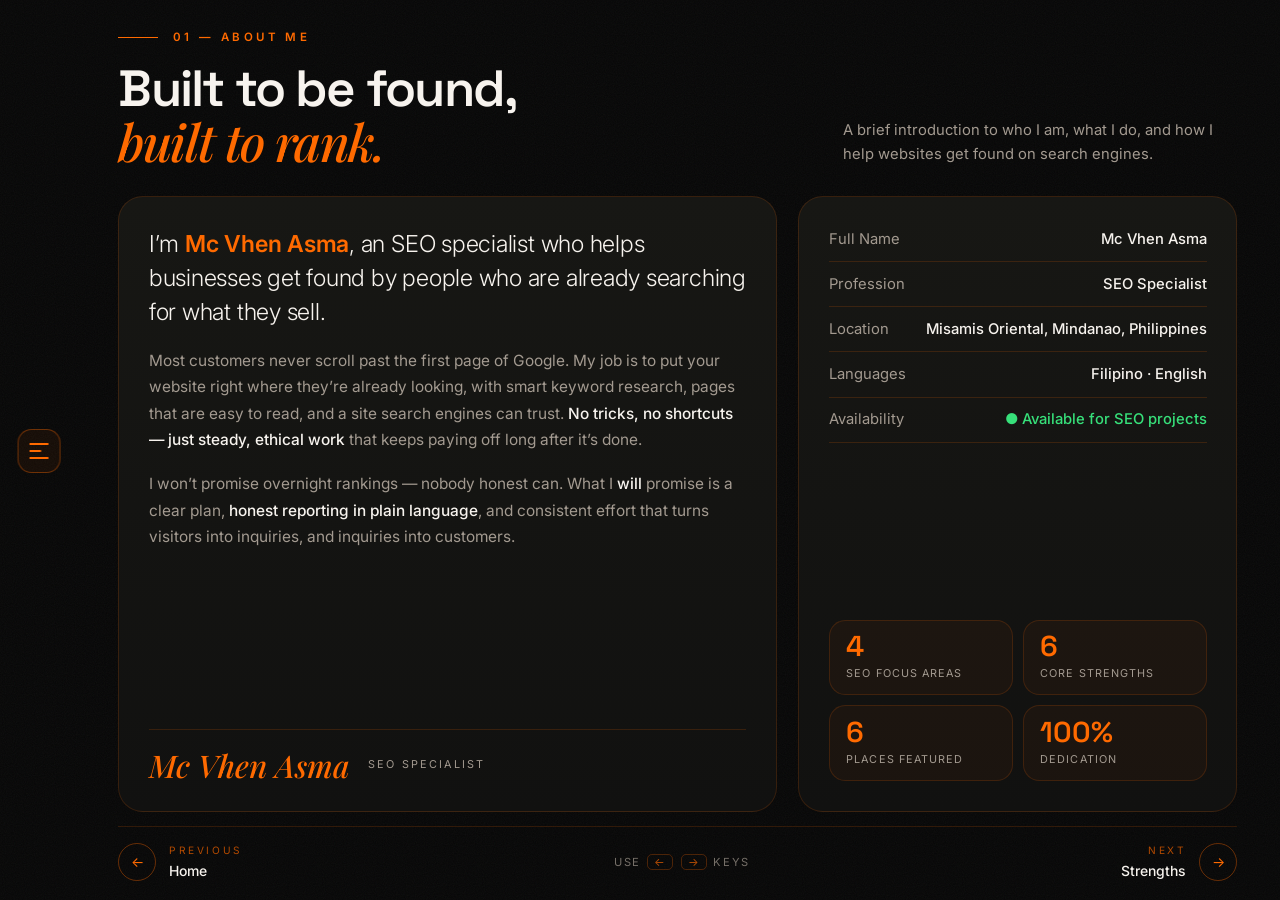
==== about.html @ 56622d07 "first commit" ====
<!doctype html>
<html lang="en">
<head>
<meta charset="utf-8">
<meta name="viewport" content="width=device-width, initial-scale=1">
<meta name="theme-color" content="#070707">
<meta name="color-scheme" content="dark">
<style>html,body{background:#070707}</style>
<meta name="description" content="About Mc Vhen Asma">
<title>About | Mc Vhen Asma</title>
<script>try{if(sessionStorage.getItem('mjaTrans'))document.documentElement.classList.add('cover')}catch(e){}</script>
<link rel="preconnect" href="https://fonts.googleapis.com">
<link rel="preconnect" href="https://fonts.gstatic.com" crossorigin>
<link href="https://fonts.googleapis.com/css2?family=Inter:wght@300;400;500;600&family=Space+Grotesk:wght@400;500;600;700&family=Playfair+Display:ital,wght@1,500;1,600&display=swap" rel="stylesheet">
<link rel="stylesheet" href="css/style.css?v=20261021b">
<link rel="stylesheet" href="css/about.css?v=20261021b">
<noscript><style>.a{opacity:1!important}.mask>span{transform:none!important}.curtain{display:none}</style></noscript>
</head>
<body data-page="about" data-prev="index.html|Home" data-next="strengths.html|Strengths">
<div class="noise"></div><div class="cursor-glow" id="glow"></div>
<div class="curtain" id="curtain" aria-hidden="true"><i style="--i:0"></i><i style="--i:1"></i><i style="--i:2"></i><i style="--i:3"></i><i style="--i:4"></i><i style="--i:5"></i><span class="curtain-label" id="curtainLabel"></span></div>

<div class="topbar"><a class="brand" href="index.html" data-label="Home"><i><img src="images/profile.jpg" alt="MA"></i><span>MC VHEN ASMA</span></a><button class="burger" id="burger" aria-label="Menu" aria-expanded="false"><span></span><span></span><span></span></button></div>
<aside class="side" id="side">
  <a class="brand" href="index.html" data-label="Home" aria-label="Home"><i><img src="images/profile.jpg" alt="MA"></i><span>MC VHEN<br>ASMA<small>Portfolio</small></span></a>
  <nav class="nav-list" aria-label="Main"><a href="index.html" data-label="Home"><span>Home</span></a><a href="about.html" data-label="About" class="active" aria-current="page"><span>About</span></a><a href="strengths.html" data-label="Strengths"><span>Strengths</span></a><a href="projects.html" data-label="Projects"><span>Projects</span></a><a href="approach.html" data-label="Approach"><span>Approach</span></a><a href="contact.html" data-label="Contact"><span>Contact</span></a></nav>
  <div class="side-foot">
    <div class="status"><i></i> Available for SEO projects</div>
    <div class="copy">© <span id="year"></span> Mc Vhen Asma</div>
  </div>
</aside>
<main class="page">
<div class="head"><div class="a"><div class="kicker">01 — About Me</div><h2>Built to be found,<br><span class="serif y">built to rank.</span></h2></div><p class="a" style="--d:.12s">A brief introduction to who I am, what I do, and how I help websites get found on search engines.</p></div>
<div class="page-body about">
  <article class="card about-copy a l" style="--d:.15s">
    <p class="lead">I’m <b>Mc Vhen Asma</b>, an SEO specialist who helps businesses get found by people who are already searching for what they sell.</p>
    <p class="t">Most customers never scroll past the first page of Google. My job is to put your website right where they’re already looking, with smart keyword research, pages that are easy to read, and a site search engines can trust. <b>No tricks, no shortcuts — just steady, ethical work</b> that keeps paying off long after it’s done.</p>
    <p class="t">I won’t promise overnight rankings — nobody honest can. What I <b>will</b> promise is a clear plan, <b>honest reporting in plain language</b>, and consistent effort that turns visitors into inquiries, and inquiries into customers.</p>
    <div class="sign"><span class="serif">Mc Vhen Asma</span><small>SEO Specialist</small></div>
  </article>
  <aside class="card a r" style="--d:.25s">
    <div class="facts">
      <div class="fact"><span>Full Name</span><b>Mc Vhen Asma</b></div>
      <div class="fact"><span>Profession</span><b>SEO Specialist</b></div>
      <div class="fact"><span>Location</span><b>Misamis Oriental, Mindanao, Philippines</b></div>
      <div class="fact"><span>Languages</span><b>Filipino · English</b></div>
      <div class="fact"><span>Availability</span><b class="ok">● Available for SEO projects</b></div>
    </div>
    <div class="stats">
      <div class="stat"><strong data-count="4">0</strong><span>SEO focus areas</span></div>
      <div class="stat"><strong data-count="6">0</strong><span>Core strengths</span></div>
      <div class="stat"><strong data-count="6">0</strong><span>Places featured</span></div>
      <div class="stat"><strong data-count="100" data-suffix="%">0</strong><span>Dedication</span></div>
    </div>
  </aside>
</div>
<div class="pager"><a class="pg prev" href="index.html" data-label="Home"><i>←</i><span><small>Previous</small><b>Home</b></span></a><span class="hint">Use <kbd>←</kbd> <kbd>→</kbd> keys</span><a class="pg next" href="strengths.html" data-label="Strengths"><span><small>Next</small><b>Strengths</b></span><i>→</i></a></div>
</main>
<div class="toast" id="toast" role="status" aria-live="polite"></div>

<script src="js/config.js?v=20261021b"></script>
<script src="js/main.js?v=20261021b"></script>

<script>document.getElementById('year').textContent=new Date().getFullYear()</script>
</body>
</html>
---- css/style.css ----
/* =====================================================
   SHARED STYLES  —  sidebar, transitions, buttons, cards
   Everything is sized in rem and the root font-size follows
   the screen height, so each page fits the screen with no scroll.
   ===================================================== */
:root{
  --y:#ff6a00; --y2:#ff9248; --ydeep:#b34a00;
  --bg:#070707; --bg2:#0d0d0b; --card:#111110; --card2:#171714;
  --w:#f7f3ee; --m:#a39a90; --line:rgba(255,106,0,.16); --line2:rgba(255,106,0,.38);
  --ease:cubic-bezier(.22,1,.36,1); --ease2:cubic-bezier(.65,0,.35,1);
  --side:18.5rem;
}
*{box-sizing:border-box;margin:0;padding:0}
@property --grow{syntax:'<number>';inherits:true;initial-value:1}
html{--grow:1;font-size:calc(clamp(10px,min(2.1vh,1.2vw),20px) * var(--grow));-webkit-text-size-adjust:100%;background:var(--bg)}
body{height:100vh;height:100dvh;overflow:hidden;display:grid;grid-template-columns:var(--side) 1fr;background:var(--bg);color:var(--w);font-family:'Inter',system-ui,sans-serif;font-size:1rem;line-height:1.65;-webkit-font-smoothing:antialiased}
a{color:inherit;text-decoration:none;-webkit-tap-highlight-color:transparent}
a:focus,button:focus{outline:none}
a:focus-visible,button:focus-visible{outline:2px solid var(--y);outline-offset:3px;border-radius:.6rem}
.side,.pager,.btn,.filter,.chip,.project,.burger,.topbar,.curtain,.intro{-webkit-user-select:none;user-select:none}
button{font:inherit;color:inherit;cursor:pointer;background:none;border:0;-webkit-tap-highlight-color:transparent}
svg{display:block}
::selection{background:var(--y);color:#000}
.y{color:var(--y)}
.serif{font-family:'Playfair Display',serif;font-style:italic;font-weight:500}
h1,h2,h3,h4{font-family:'Space Grotesk',sans-serif;line-height:1.05;letter-spacing:-.02em}

/* ---------- ambient ---------- */
.noise{position:fixed;inset:0;z-index:1;pointer-events:none;opacity:.05;background-image:url("data:image/svg+xml;utf8,<svg xmlns='http://www.w3.org/2000/svg' width='160' height='160'><filter id='n'><feTurbulence type='fractalNoise' baseFrequency='.9' numOctaves='2' stitchTiles='stitch'/></filter><rect width='100%' height='100%' filter='url(%23n)'/></svg>")}
.cursor-glow{position:fixed;left:0;top:0;width:34rem;height:34rem;margin:-17rem 0 0 -17rem;border-radius:50%;background:radial-gradient(circle,rgba(255,106,0,.10),transparent 65%);pointer-events:none;z-index:2;opacity:0;transition:opacity .5s;will-change:transform}
.cursor-glow.on{opacity:1}

/* =====================================================
   LEFT SIDEBAR NAVIGATION
   ===================================================== */
.side{position:relative;z-index:60;height:100vh;height:100dvh;display:flex;flex-direction:column;padding:1.9rem 1.3rem 1.4rem;background:linear-gradient(180deg,#0c0c0a,#070707);border-right:1px solid var(--line);overflow:hidden}
.side::after{content:'';position:absolute;right:-1px;top:0;bottom:0;width:1px;background:linear-gradient(transparent,var(--y),transparent);opacity:.35}
.brand{display:flex;align-items:center;gap:1rem;padding:0 .6rem 1.7rem;border-bottom:1px solid var(--line)}
.brand i{flex:none;width:3.4rem;height:3.4rem;border-radius:1rem;display:grid;place-items:center;background:var(--y);color:#000;font:700 1.2rem 'Space Grotesk';font-style:normal;transition:transform .6s var(--ease)}
.brand i{overflow:hidden}
.brand i img{width:100%;height:100%;object-fit:cover;object-position:50% 18%;border-radius:inherit}
.brand:hover i{transform:rotate(-10deg) scale(1.08)}
.brand span{display:flex;flex-direction:column;font:600 1rem/1.25 'Space Grotesk';letter-spacing:.08em}
.brand span small{font:500 .62rem 'Inter';letter-spacing:.28em;color:var(--y);margin-top:.2rem;text-transform:uppercase}
.nav-list{flex:1;min-height:0;display:flex;flex-direction:column;justify-content:flex-start;gap:.3rem;padding:.9rem 0 0}
.nav-list a{position:relative;display:flex;align-items:center;gap:1.1rem;padding:.7rem 1.2rem;border-radius:.9rem;font:500 1.05rem/1.1 'Space Grotesk';letter-spacing:-.01em;color:var(--m);transition:color .35s,background .35s,transform .5s var(--ease)}
.nav-list a em{font:500 .72rem 'Inter';font-style:normal;letter-spacing:.14em;color:var(--ydeep);width:1.5rem;transition:color .35s}
.nav-list a::before{content:'';position:absolute;left:0;top:22%;bottom:22%;width:3px;border-radius:3px;background:var(--y);transform:scaleY(0);transition:transform .5s var(--ease)}
.nav-list a:hover{color:var(--w);transform:translateX(.45rem)}
.nav-list a:hover em{color:var(--y)}
.nav-list a.active{color:var(--w);background:rgba(255,106,0,.08)}
.nav-list a.active::before{transform:scaleY(1)}
.nav-list a.active em{color:var(--y)}
.side-foot{padding:1.3rem .6rem 0;border-top:1px solid var(--line)}
.status{display:flex;align-items:center;gap:.6rem;font-size:.78rem;color:var(--m)}
.status i{width:.55rem;height:.55rem;border-radius:50%;background:#37e07a;animation:ping 2s infinite}
@keyframes ping{0%{box-shadow:0 0 0 0 rgba(55,224,122,.55)}70%,100%{box-shadow:0 0 0 .6rem rgba(55,224,122,0)}}
.socials{display:flex;gap:.5rem;margin-top:.9rem}
.social{width:2.3rem;height:2.3rem;border-radius:.7rem;border:1px solid var(--line2);display:grid;place-items:center;color:var(--y);transition:transform .4s var(--ease),background .3s,color .3s}
.social svg{width:1rem;height:1rem;fill:currentColor}
.social:hover{background:var(--y);color:#000;transform:translateY(-.25rem) rotate(-6deg)}
.copy{margin-top:.9rem;font-size:.68rem;color:var(--m);letter-spacing:.04em}

/* mobile top bar (hidden on desktop) */
.topbar,.burger{display:none}

/* =====================================================
   PAGE AREA  (never scrolls on desktop)
   ===================================================== */
.page{position:relative;z-index:3;height:100vh;height:100dvh;min-width:0;display:flex;flex-direction:column;padding:1.7rem 2.6rem 1.1rem;overflow:hidden}
.page-body{flex:1;min-height:0;position:relative}
.head{flex:none;display:flex;justify-content:space-between;align-items:flex-end;gap:2.5rem;margin-bottom:1.5rem}
.kicker{display:flex;align-items:center;gap:.9rem;font-size:.7rem;letter-spacing:.3em;text-transform:uppercase;color:var(--y);font-weight:600}
.kicker::before{content:'';width:2.4rem;height:1px;background:var(--y)}
.head h2{font-size:3.1rem;font-weight:600;letter-spacing:-.035em;margin-top:.9rem}
.head p{max-width:24rem;color:var(--m);font-size:.9rem;line-height:1.6;padding-bottom:.3rem}

/* prev / next pager */
.pager{flex:none;display:flex;justify-content:space-between;align-items:center;padding-top:.9rem;margin-top:.9rem;border-top:1px solid var(--line)}
.pg{display:inline-flex;align-items:center;gap:.8rem;font-size:.85rem;color:var(--m);transition:color .3s}
.pg b{font-weight:500;color:var(--w)}
.pg i{width:2.3rem;height:2.3rem;border-radius:50%;border:1px solid var(--line2);display:grid;place-items:center;font-style:normal;color:var(--y);transition:all .45s var(--ease)}
.pg:hover{color:var(--y)}
.pg:hover i{background:var(--y);color:#000}
.pg.next:hover i{transform:translateX(.3rem)}
.pg.prev:hover i{transform:translateX(-.3rem)}
.pg small{display:block;font-size:.62rem;letter-spacing:.25em;text-transform:uppercase;color:var(--ydeep)}
.pg.next{text-align:right}
.hint{font-size:.68rem;letter-spacing:.14em;text-transform:uppercase;color:var(--m);opacity:.7}
.hint kbd{font:inherit;border:1px solid var(--line2);border-radius:.3rem;padding:0 .35rem;margin:0 .1rem;color:var(--y)}

/* ---------- buttons ---------- */
.btn{position:relative;display:inline-flex;align-items:center;gap:.7rem;padding:.95rem 1.7rem;border-radius:99px;font-size:.86rem;font-weight:600;border:1px solid var(--line2);overflow:hidden;isolation:isolate;transition:transform .35s var(--ease),color .35s,border-color .35s,box-shadow .35s}
.btn::before{content:'';position:absolute;inset:0;background:var(--y);transform:translateY(101%);transition:transform .5s var(--ease);z-index:-1;border-radius:inherit}
.btn:hover::before{transform:none}
.btn:hover{color:#000;border-color:var(--y)}
.btn:active{transform:scale(.96)}
.btn.primary{background:var(--y);color:#000;border-color:var(--y)}
.btn.primary::before{background:var(--w)}
.btn.primary:hover{box-shadow:0 1.2rem 2.4rem -.8rem rgba(255,106,0,.55)}
.btn .arr{transition:transform .4s var(--ease)}
.btn:hover .arr{transform:translate(.2rem,-.2rem)}

/* ---------- cards ---------- */
.card{position:relative;background:linear-gradient(180deg,var(--card2),var(--card));border:1px solid var(--line);border-radius:1.5rem;padding:1.8rem;overflow:hidden;transition:border-color .5s,transform .6s var(--ease),box-shadow .6s}
.card::after{content:'';position:absolute;inset:0;border-radius:inherit;background:radial-gradient(26rem circle at var(--mx,50%) var(--my,50%),rgba(255,106,0,.09),transparent 60%);opacity:0;transition:opacity .4s;pointer-events:none}
.card:hover{border-color:var(--line2)}
.card:hover::after{opacity:1}

/* ---------- entrance animations (start when body.ready) ---------- */
.a{opacity:0}
body.ready .a{animation:rise 1s var(--ease) both;animation-delay:var(--d,0s)}
body.ready .a.l{animation-name:riseL}
body.ready .a.r{animation-name:riseR}
body.ready .a.z{animation-name:zoom}
@keyframes rise{from{opacity:0;transform:translateY(2.2rem)}to{opacity:1;transform:none}}
@keyframes riseL{from{opacity:0;transform:translateX(-3rem)}to{opacity:1;transform:none}}
@keyframes riseR{from{opacity:0;transform:translateX(3rem)}to{opacity:1;transform:none}}
@keyframes zoom{from{opacity:0;transform:scale(.9)}to{opacity:1;transform:none}}
.mask{display:block;overflow:hidden;padding-bottom:.1em;margin-bottom:-.1em}
.mask>span{display:block;transform:translateY(110%)}
body.ready .mask>span{animation:maskUp 1.2s var(--ease) both;animation-delay:var(--d,0s)}
@keyframes maskUp{to{transform:none}}
body.leaving .page{animation:leave .6s var(--ease) both}
body.leaving .side{opacity:.85}
@keyframes leave{to{opacity:0;transform:scale(.985) translateY(-.8rem)}}

/* =====================================================
   PAGE TRANSITION CURTAIN
   ===================================================== */
.curtain{position:fixed;inset:0;z-index:400;display:flex;pointer-events:none}
.curtain i{flex:1;background:var(--y);transform:scaleY(0);transform-origin:bottom;transition:transform .6s var(--ease2);transition-delay:calc(var(--i)*.06s);margin-right:-1px}
.curtain i:nth-child(even){background:#e65f00}
.curtain.on{pointer-events:all}
.curtain.on i{transform:scaleY(1)}
.curtain.out i{transform:scaleY(0);transform-origin:top}
html.cover .curtain i{transform:scaleY(1);transform-origin:top;transition:none}
.curtain-label{position:absolute;inset:0;display:grid;place-items:center;font:700 clamp(2.6rem,8vw,7rem) 'Space Grotesk';letter-spacing:-.04em;color:#000;opacity:0;transition:opacity .35s .25s}
.curtain.on .curtain-label,html.cover .curtain-label{opacity:1}
html.cover .curtain-label{transition:none}
.curtain.out .curtain-label{opacity:0;transition:opacity .3s}

/* ---------- toast ---------- */
.toast{position:fixed;z-index:300;bottom:1.6rem;left:50%;transform:translate(-50%,2rem);opacity:0;background:var(--y);color:#000;padding:.8rem 1.5rem;border-radius:99px;font-size:.85rem;font-weight:600;transition:all .5s var(--ease);max-width:90%;text-align:center}
.toast.show{opacity:1;transform:translate(-50%,0)}

/* =====================================================
   MOBILE / SMALL SCREENS  (menu slides in, page may scroll)
   ===================================================== */
@media(max-width:900px){
  html{font-size:16px}
  body{display:block;height:auto;min-height:100dvh;overflow-x:hidden;overflow-y:auto}
  .topbar{position:fixed;inset:0 0 auto;z-index:120;height:4.2rem;display:flex;align-items:center;justify-content:space-between;padding:0 1.1rem;background:rgba(7,7,7,.85);backdrop-filter:blur(14px);-webkit-backdrop-filter:blur(14px);border-bottom:1px solid var(--line)}
  .topbar .brand{padding:0;border:0;gap:.8rem}.topbar .brand i{width:2.5rem;height:2.5rem;font-size:.95rem;border-radius:.75rem}.topbar .brand span{font-size:.8rem}.topbar .brand span small{display:none}
  .burger{display:block;position:relative;width:2.8rem;height:2.8rem;border:1px solid var(--line2);border-radius:.9rem}
  .burger span{position:absolute;left:.8rem;right:.8rem;height:1.5px;background:var(--y);transition:transform .4s var(--ease),opacity .3s}
  .burger span:nth-child(1){top:1rem}.burger span:nth-child(2){top:1.35rem}.burger span:nth-child(3){top:1.7rem}
  body.menu-open .burger span:nth-child(1){transform:translateY(.35rem) rotate(45deg)}
  body.menu-open .burger span:nth-child(2){opacity:0}
  body.menu-open .burger span:nth-child(3){transform:translateY(-.35rem) rotate(-45deg)}
  .side{position:fixed;inset:0;width:100%;height:100dvh;z-index:110;padding:5.5rem 1.4rem 1.4rem;transform:translateX(-100%);transition:transform .7s var(--ease);overflow-y:auto}
  body.menu-open .side{transform:none}
  .side .brand{display:none}
  .nav-list a{font-size:1.3rem;padding:.9rem 1.1rem}
  .page{height:auto;min-height:100dvh;overflow:visible;padding:5.6rem 1.2rem 1.6rem}
  .page-body{flex:none}
  .head{flex-direction:column;align-items:flex-start;gap:.8rem}
  .head h2{font-size:2.3rem}
  .hint{display:none}
  .cursor-glow{display:none}
}
@media(hover:none){.cursor-glow{display:none}}
@media(prefers-reduced-motion:reduce){
  *,*::before,*::after{animation-duration:.01ms!important;animation-iteration-count:1!important;transition-duration:.01ms!important}
  .a{opacity:1}.mask>span{transform:none}
}

/* =====================================================
   AUTO-HIDE SIDEBAR (desktop with mouse)
   Collapsed: only a small menu icon, no line, no panel — the page
   uses the whole width and its text is a bit bigger.
   Mouse on the left: the menu grows open, the page shrinks to make room.
   (html.side-open is toggled in js/main.js)
   ===================================================== */
@media (min-width:901px){
  html{--grow:1.07;transition:--grow .9s cubic-bezier(.22,1,.36,1)}
  html.side-open{--grow:1}
  body{grid-template-columns:4.6rem 1fr;transition:grid-template-columns .9s cubic-bezier(.22,1,.36,1)}
  html.side-open body{grid-template-columns:var(--side) 1fr}

  .side{background:rgba(10,10,9,0);border-right-color:transparent;transition:background-color .7s ease,border-color .7s ease}
  .side::after{opacity:0;transition:opacity .7s ease}
  html.side-open .side{background:rgba(10,10,9,1);border-right-color:var(--line)}
  html.side-open .side::after{opacity:.35}

  .side .brand,.side .nav-list,.side .side-foot{
    width:15.9rem;flex:none;
    opacity:0;transform:translateX(-1.4rem) scale(.82);transform-origin:left center;filter:blur(8px);
    transition:opacity .6s ease,transform .9s var(--ease),filter .6s ease;pointer-events:none
  }
  .side .nav-list{flex:1 1 auto}
  html.side-open .side .brand,html.side-open .side .nav-list,html.side-open .side .side-foot{opacity:1;transform:none;filter:none;pointer-events:auto}
  html.side-open .side .nav-list{transition-delay:.08s}
  html.side-open .side .side-foot{transition-delay:.18s}
  /* each menu word pops in one after another */
  html.side-open .side .nav-list a{animation:navPop .75s var(--ease) backwards}
  html.side-open .side .nav-list a:nth-child(1){animation-delay:.14s}
  html.side-open .side .nav-list a:nth-child(2){animation-delay:.21s}
  html.side-open .side .nav-list a:nth-child(3){animation-delay:.28s}
  html.side-open .side .nav-list a:nth-child(4){animation-delay:.35s}
  html.side-open .side .nav-list a:nth-child(5){animation-delay:.42s}
  html.side-open .side .nav-list a:nth-child(6){animation-delay:.49s}
  @keyframes navPop{from{opacity:0;transform:translateX(-1.6rem) scale(.6);filter:blur(6px)}to{opacity:1;transform:none;filter:none}}

  /* menu icon shown while collapsed */
  .side::before{content:'';position:absolute;left:50%;top:50%;z-index:2;width:2.5rem;height:2.5rem;margin:-1.25rem 0 0 -1.25rem;border:1px solid var(--line2);border-radius:.85rem;
    background:
      linear-gradient(var(--y),var(--y)) 50% 32%/1.15rem 2px no-repeat,
      linear-gradient(var(--y),var(--y)) 38% 50%/.7rem 2px no-repeat,
      linear-gradient(var(--y),var(--y)) 50% 68%/1.15rem 2px no-repeat,
      rgba(255,106,0,.06);
    box-shadow:0 0 0 0 rgba(255,106,0,.4);pointer-events:none;opacity:1;transform:scale(1);
    transition:opacity .35s ease,transform .6s var(--ease);animation:iconPulse 2.8s ease-in-out infinite}
  html.side-open .side::before{opacity:0;transform:scale(.4) rotate(90deg);animation:none}
  @keyframes iconPulse{0%,100%{box-shadow:0 0 0 0 rgba(255,106,0,.35)}60%{box-shadow:0 0 0 .7rem rgba(255,106,0,0)}}
}


/* =====================================================
   SMOOTH MENU  — the sidebar now just SLIDES over the page (transform only).
   Before: every hover re-laid-out the whole site (grid width + root font-size
   transitions) on every frame = lag.
   ===================================================== */
@media (min-width:901px){
  html,html.side-open{--grow:1.07;transition:none}
  body,html.side-open body{grid-template-columns:4.6rem 1fr;transition:none}
  .page{grid-column:2}
  .side{position:fixed;left:0;top:0;width:var(--side);transform:translate3d(calc(4.6rem - var(--side)),0,0);
    transition:transform .5s var(--ease),background-color .35s ease,border-color .35s ease;will-change:transform}
  html.side-open .side{transform:none}
  .side::before{left:calc(var(--side) - 2.3rem)}
  .side .brand,.side .nav-list,.side .side-foot,html.side-open .side .brand,html.side-open .side .nav-list,html.side-open .side .side-foot{filter:none}
  .side .brand,.side .nav-list,.side .side-foot{transform:translate3d(-1rem,0,0);transition:opacity .4s ease,transform .5s var(--ease)}
  html.side-open .side .brand,html.side-open .side .nav-list,html.side-open .side .side-foot{transform:none}
  @keyframes navPop{from{opacity:0;transform:translate3d(-1rem,0,0)}to{opacity:1;transform:none}}
  .page.m-only{display:none}
}
@media(min-width:901px){.page.m-only{display:none}}

/* PHONE: one long page, scroll down only */
@media(max-width:900px){
  .topbar{backdrop-filter:none;-webkit-backdrop-filter:none;background:rgba(7,7,7,.97)}
  html{scroll-behavior:smooth}
  .page.m-only{min-height:0;padding-top:2.8rem;margin-top:.4rem;border-top:1px solid var(--line);scroll-margin-top:4.2rem}
  #home{scroll-margin-top:0}
  body.ready .m-only .a{animation:none!important;opacity:0;transform:translate3d(0,1.4rem,0);transition:opacity .7s var(--ease),transform .7s var(--ease);transition-delay:var(--d,0s)}
  body.ready .m-only .a.in{opacity:1;transform:none}
  .m-only .pager{display:none}
}
@media(max-width:900px){.topbar{background:#070707}}

/* =====================================================
   PAGE TRANSITION = smooth fade (no more colour curtain)
   Old page fades away, new page fades in. Opacity + transform only.
   ===================================================== */
.curtain{display:none!important}
body.leaving .page{animation:fadeAway .45s cubic-bezier(.4,0,.2,1) both!important;pointer-events:none}
body.leaving .side{opacity:1}
@keyframes fadeAway{to{opacity:0;transform:translate3d(0,-.6rem,0)}}
body.fadein .page{animation:fadeIn .7s cubic-bezier(.22,1,.36,1) both}
@keyframes fadeIn{from{opacity:0;transform:translate3d(0,.8rem,0)}to{opacity:1;transform:none}}
---- css/about.css ----
/* ================= ABOUT PAGE ================= */
.about{display:grid;grid-template-columns:1.2fr .8fr;gap:1.3rem;height:100%}
.about .card{display:flex;flex-direction:column;min-height:0}
.lead{font-size:1.42rem;line-height:1.45;font-weight:300;letter-spacing:-.01em}
.lead b{font-weight:600;color:var(--y)}
.about-copy p.t{color:var(--m);margin-top:1.1rem;font-size:.94rem;line-height:1.7}
.about-copy p.t b{color:var(--w);font-weight:500}
.sign{margin-top:auto;padding-top:1.2rem;border-top:1px solid var(--line);display:flex;align-items:center;gap:1.1rem}
.sign .serif{font-size:1.9rem;color:var(--y);line-height:1}
.sign small{display:block;font-size:.66rem;letter-spacing:.2em;text-transform:uppercase;color:var(--m)}
.about-copy .lead+p.t{margin-top:1.2rem}
.about-copy .gap{height:1.1rem}

.facts{display:grid}
.fact{display:flex;justify-content:space-between;gap:1rem;padding:.6rem 0;border-bottom:1px solid var(--line);font-size:.9rem}
.fact:first-child{padding-top:0}
.fact span{color:var(--m)}
.fact b{font-weight:500;text-align:right}
.fact b.ok{color:#37e07a}
.stats{display:grid;grid-template-columns:1fr 1fr;gap:.6rem;margin-top:auto;padding-top:.9rem}
.stat{padding:.7rem 1rem;border-radius:1rem;background:rgba(255,106,0,.045);border:1px solid var(--line);transition:transform .5s var(--ease),border-color .4s}
.stat:hover{transform:translateY(-.25rem);border-color:var(--line2)}
.stat strong{display:block;font:600 1.75rem 'Space Grotesk';color:var(--y);line-height:1}
.stat span{display:block;margin-top:.25rem;font-size:.66rem;letter-spacing:.1em;text-transform:uppercase;color:var(--m)}

@media(max-width:900px){
  .about{grid-template-columns:1fr;height:auto}
  .lead{font-size:1.2rem}
  .sign{margin-top:1.6rem}
  .stats{margin-top:1.4rem}
}
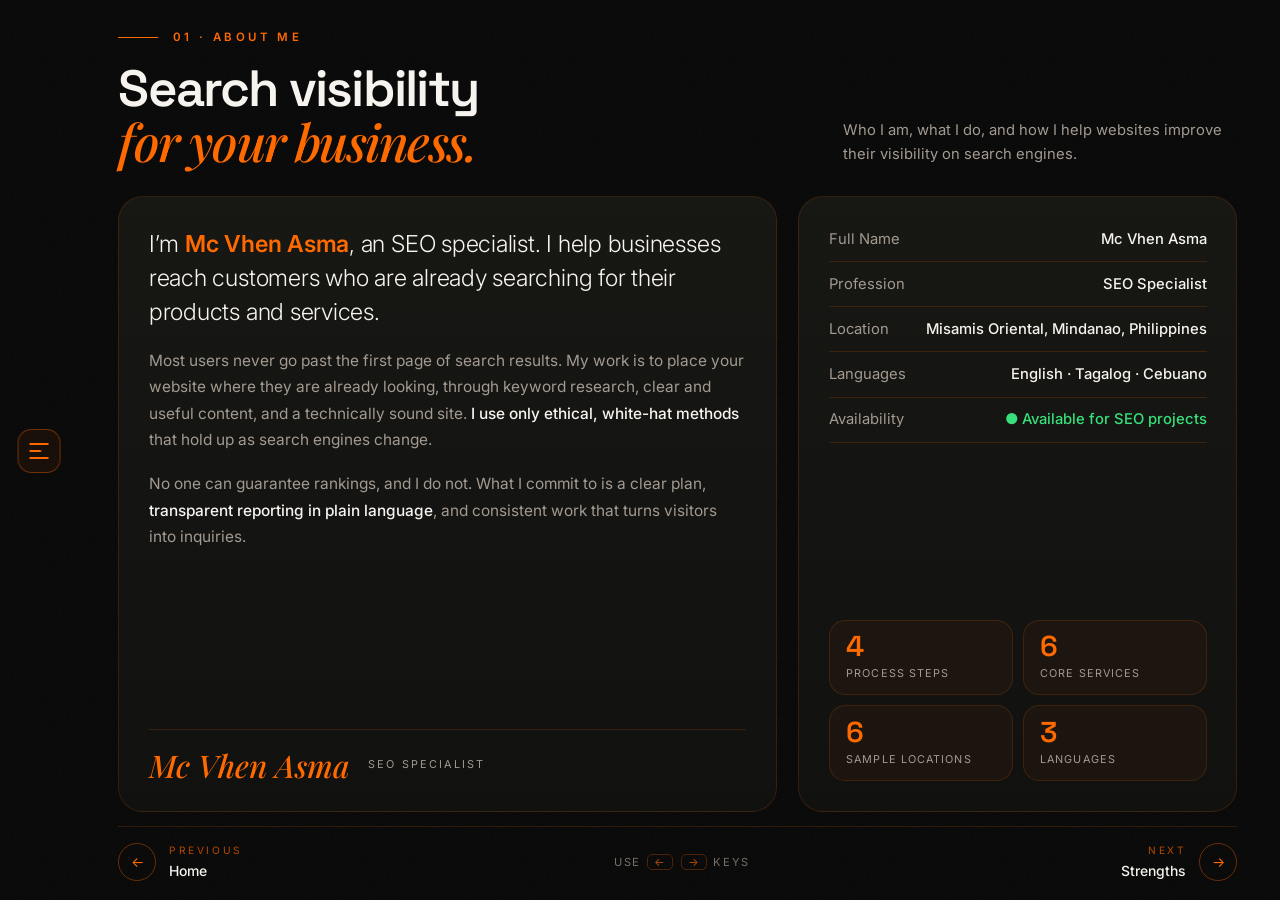
==== commit fecac2c2: "first commit" ====
--- a/about.html
+++ b/about.html
@@ -12,8 +12,8 @@
 <link rel="preconnect" href="https://fonts.googleapis.com">
 <link rel="preconnect" href="https://fonts.gstatic.com" crossorigin>
 <link href="https://fonts.googleapis.com/css2?family=Inter:wght@300;400;500;600&family=Space+Grotesk:wght@400;500;600;700&family=Playfair+Display:ital,wght@1,500;1,600&display=swap" rel="stylesheet">
-<link rel="stylesheet" href="css/style.css?v=20261021b">
-<link rel="stylesheet" href="css/about.css?v=20261021b">
+<link rel="stylesheet" href="css/style.css?v=20261021d">
+<link rel="stylesheet" href="css/about.css?v=20261021d">
 <noscript><style>.a{opacity:1!important}.mask>span{transform:none!important}.curtain{display:none}</style></noscript>
 </head>
 <body data-page="about" data-prev="index.html|Home" data-next="strengths.html|Strengths">
@@ -30,12 +30,12 @@
   </div>
 </aside>
 <main class="page">
-<div class="head"><div class="a"><div class="kicker">01 — About Me</div><h2>Built to be found,<br><span class="serif y">built to rank.</span></h2></div><p class="a" style="--d:.12s">A brief introduction to who I am, what I do, and how I help websites get found on search engines.</p></div>
+<div class="head"><div class="a"><div class="kicker">01 · About Me</div><h2>Search visibility<br><span class="serif y">for your business.</span></h2></div><p class="a" style="--d:.12s">Who I am, what I do, and how I help websites improve their visibility on search engines.</p></div>
 <div class="page-body about">
   <article class="card about-copy a l" style="--d:.15s">
-    <p class="lead">I’m <b>Mc Vhen Asma</b>, an SEO specialist who helps businesses get found by people who are already searching for what they sell.</p>
-    <p class="t">Most customers never scroll past the first page of Google. My job is to put your website right where they’re already looking, with smart keyword research, pages that are easy to read, and a site search engines can trust. <b>No tricks, no shortcuts — just steady, ethical work</b> that keeps paying off long after it’s done.</p>
-    <p class="t">I won’t promise overnight rankings — nobody honest can. What I <b>will</b> promise is a clear plan, <b>honest reporting in plain language</b>, and consistent effort that turns visitors into inquiries, and inquiries into customers.</p>
+    <p class="lead">I’m <b>Mc Vhen Asma</b>, an SEO specialist. I help businesses reach customers who are already searching for their products and services.</p>
+    <p class="t">Most users never go past the first page of search results. My work is to place your website where they are already looking, through keyword research, clear and useful content, and a technically sound site. <b>I use only ethical, white-hat methods</b> that hold up as search engines change.</p>
+    <p class="t">No one can guarantee rankings, and I do not. What I commit to is a clear plan, <b>transparent reporting in plain language</b>, and consistent work that turns visitors into inquiries.</p>
     <div class="sign"><span class="serif">Mc Vhen Asma</span><small>SEO Specialist</small></div>
   </article>
   <aside class="card a r" style="--d:.25s">
@@ -43,14 +43,14 @@
       <div class="fact"><span>Full Name</span><b>Mc Vhen Asma</b></div>
       <div class="fact"><span>Profession</span><b>SEO Specialist</b></div>
       <div class="fact"><span>Location</span><b>Misamis Oriental, Mindanao, Philippines</b></div>
-      <div class="fact"><span>Languages</span><b>Filipino · English</b></div>
+      <div class="fact"><span>Languages</span><b>English · Tagalog · Cebuano</b></div>
       <div class="fact"><span>Availability</span><b class="ok">● Available for SEO projects</b></div>
     </div>
     <div class="stats">
-      <div class="stat"><strong data-count="4">0</strong><span>SEO focus areas</span></div>
-      <div class="stat"><strong data-count="6">0</strong><span>Core strengths</span></div>
-      <div class="stat"><strong data-count="6">0</strong><span>Places featured</span></div>
-      <div class="stat"><strong data-count="100" data-suffix="%">0</strong><span>Dedication</span></div>
+      <div class="stat"><strong data-count="4">0</strong><span>Process steps</span></div>
+      <div class="stat"><strong data-count="6">0</strong><span>Core services</span></div>
+      <div class="stat"><strong data-count="6">0</strong><span>Sample locations</span></div>
+      <div class="stat"><strong data-count="3">0</strong><span>Languages</span></div>
     </div>
   </aside>
 </div>
@@ -58,8 +58,8 @@
 </main>
 <div class="toast" id="toast" role="status" aria-live="polite"></div>
 
-<script src="js/config.js?v=20261021b"></script>
-<script src="js/main.js?v=20261021b"></script>
+<script src="js/config.js?v=20261021d"></script>
+<script src="js/main.js?v=20261021d"></script>
 
 <script>document.getElementById('year').textContent=new Date().getFullYear()</script>
 </body>
--- a/css/style.css
+++ b/css/style.css
@@ -269,3 +269,31 @@
 @keyframes fadeAway{to{opacity:0;transform:translate3d(0,-.6rem,0)}}
 body.fadein .page{animation:fadeIn .7s cubic-bezier(.22,1,.36,1) both}
 @keyframes fadeIn{from{opacity:0;transform:translate3d(0,.8rem,0)}to{opacity:1;transform:none}}
+
+
+/* =====================================================
+   PHONE MENU: small dropdown under the menu button (top right).
+   The page stays visible behind it. Tap outside or scroll to close.
+   ===================================================== */
+@media(max-width:900px){
+  .side{
+    position:fixed;inset:auto;top:4.7rem;right:.9rem;left:auto;
+    width:min(14.5rem,calc(100vw - 1.8rem));height:auto;max-height:calc(100dvh - 6rem);
+    padding:.5rem;border:1px solid var(--line2);border-radius:1.1rem;
+    background:#0c0c0a;box-shadow:0 1.2rem 2.4rem rgba(0,0,0,.65);
+    z-index:130;overflow:hidden;
+    opacity:0;visibility:hidden;pointer-events:none;
+    transform:translate3d(0,-.5rem,0) scale(.97);transform-origin:top right;
+    transition:opacity .25s ease,transform .3s var(--ease),visibility 0s linear .3s;
+  }
+  body.menu-open .side{
+    opacity:1;visibility:visible;pointer-events:auto;transform:none;
+    transition:opacity .25s ease,transform .3s var(--ease),visibility 0s;
+  }
+  .side::before,.side::after{display:none}
+  .side .brand,.side .side-foot{display:none}
+  .nav-list{flex:none;min-height:0;padding:0;gap:.15rem}
+  .nav-list a{font-size:1rem;padding:.75rem .9rem;color:var(--w)}
+  .nav-list a:hover{transform:none}
+  .nav-list a.active{background:rgba(255,106,0,.12)}
+}
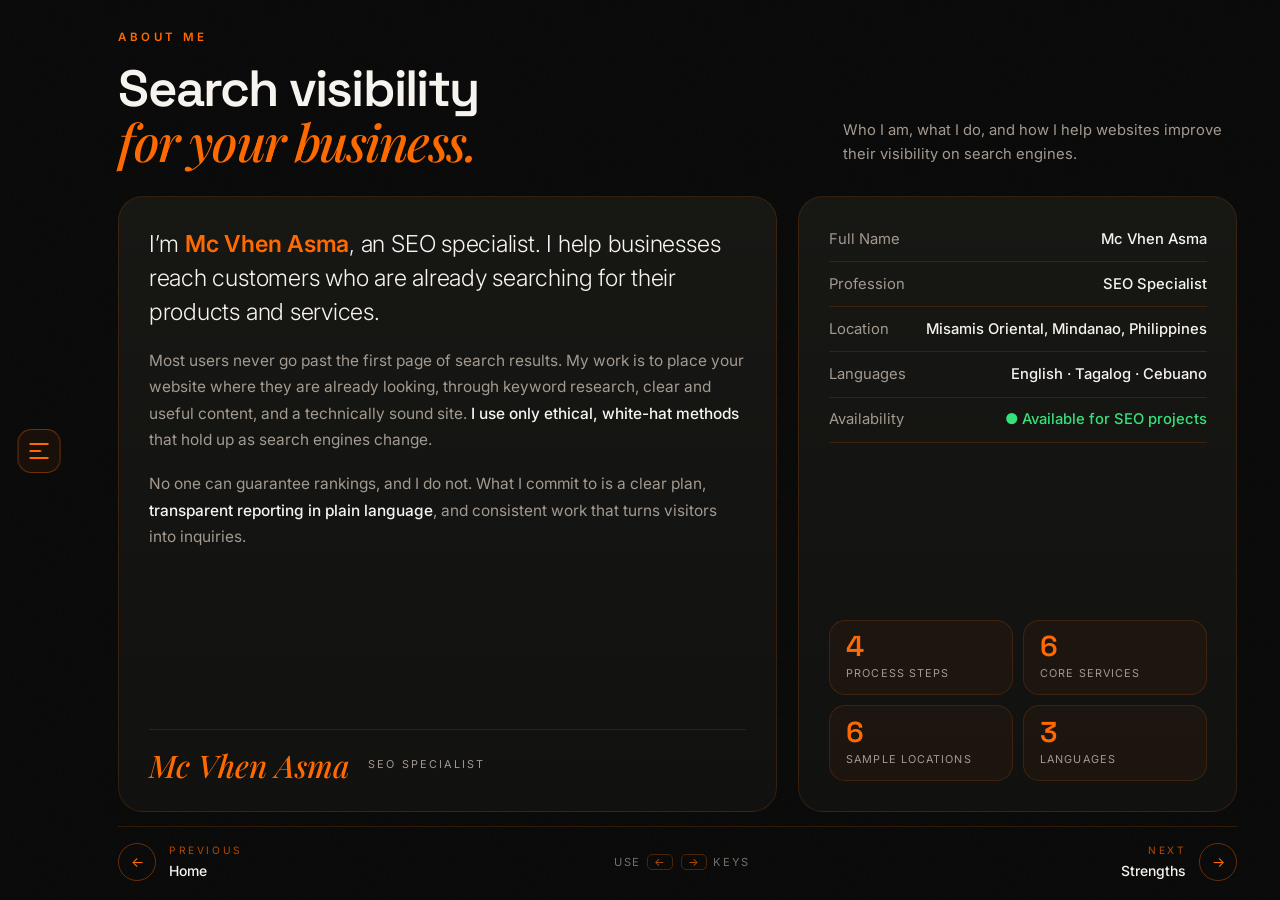
==== commit 59fbc111: "Add files via upload" ====
--- a/about.html
+++ b/about.html
@@ -12,8 +12,8 @@
 <link rel="preconnect" href="https://fonts.googleapis.com">
 <link rel="preconnect" href="https://fonts.gstatic.com" crossorigin>
 <link href="https://fonts.googleapis.com/css2?family=Inter:wght@300;400;500;600&family=Space+Grotesk:wght@400;500;600;700&family=Playfair+Display:ital,wght@1,500;1,600&display=swap" rel="stylesheet">
-<link rel="stylesheet" href="css/style.css?v=20261021d">
-<link rel="stylesheet" href="css/about.css?v=20261021d">
+<link rel="stylesheet" href="css/style.css?v=20261021f">
+<link rel="stylesheet" href="css/about.css?v=20261021f">
 <noscript><style>.a{opacity:1!important}.mask>span{transform:none!important}.curtain{display:none}</style></noscript>
 </head>
 <body data-page="about" data-prev="index.html|Home" data-next="strengths.html|Strengths">
@@ -30,7 +30,7 @@
   </div>
 </aside>
 <main class="page">
-<div class="head"><div class="a"><div class="kicker">01 · About Me</div><h2>Search visibility<br><span class="serif y">for your business.</span></h2></div><p class="a" style="--d:.12s">Who I am, what I do, and how I help websites improve their visibility on search engines.</p></div>
+<div class="head"><div class="a"><div class="kicker">About Me</div><h2>Search visibility<br><span class="serif y">for your business.</span></h2></div><p class="a" style="--d:.12s">Who I am, what I do, and how I help websites improve their visibility on search engines.</p></div>
 <div class="page-body about">
   <article class="card about-copy a l" style="--d:.15s">
     <p class="lead">I’m <b>Mc Vhen Asma</b>, an SEO specialist. I help businesses reach customers who are already searching for their products and services.</p>
@@ -58,8 +58,8 @@
 </main>
 <div class="toast" id="toast" role="status" aria-live="polite"></div>
 
-<script src="js/config.js?v=20261021d"></script>
-<script src="js/main.js?v=20261021d"></script>
+<script src="js/config.js?v=20261021f"></script>
+<script src="js/main.js?v=20261021f"></script>
 
 <script>document.getElementById('year').textContent=new Date().getFullYear()</script>
 </body>
--- a/css/style.css
+++ b/css/style.css
@@ -297,3 +297,8 @@
   .nav-list a:hover{transform:none}
   .nav-list a.active{background:rgba(255,106,0,.12)}
 }
+
+
+/* no decorative line or numbering before labels */
+.kicker::before,.step .kicker::before{display:none}
+.pro-top{justify-content:flex-start}
